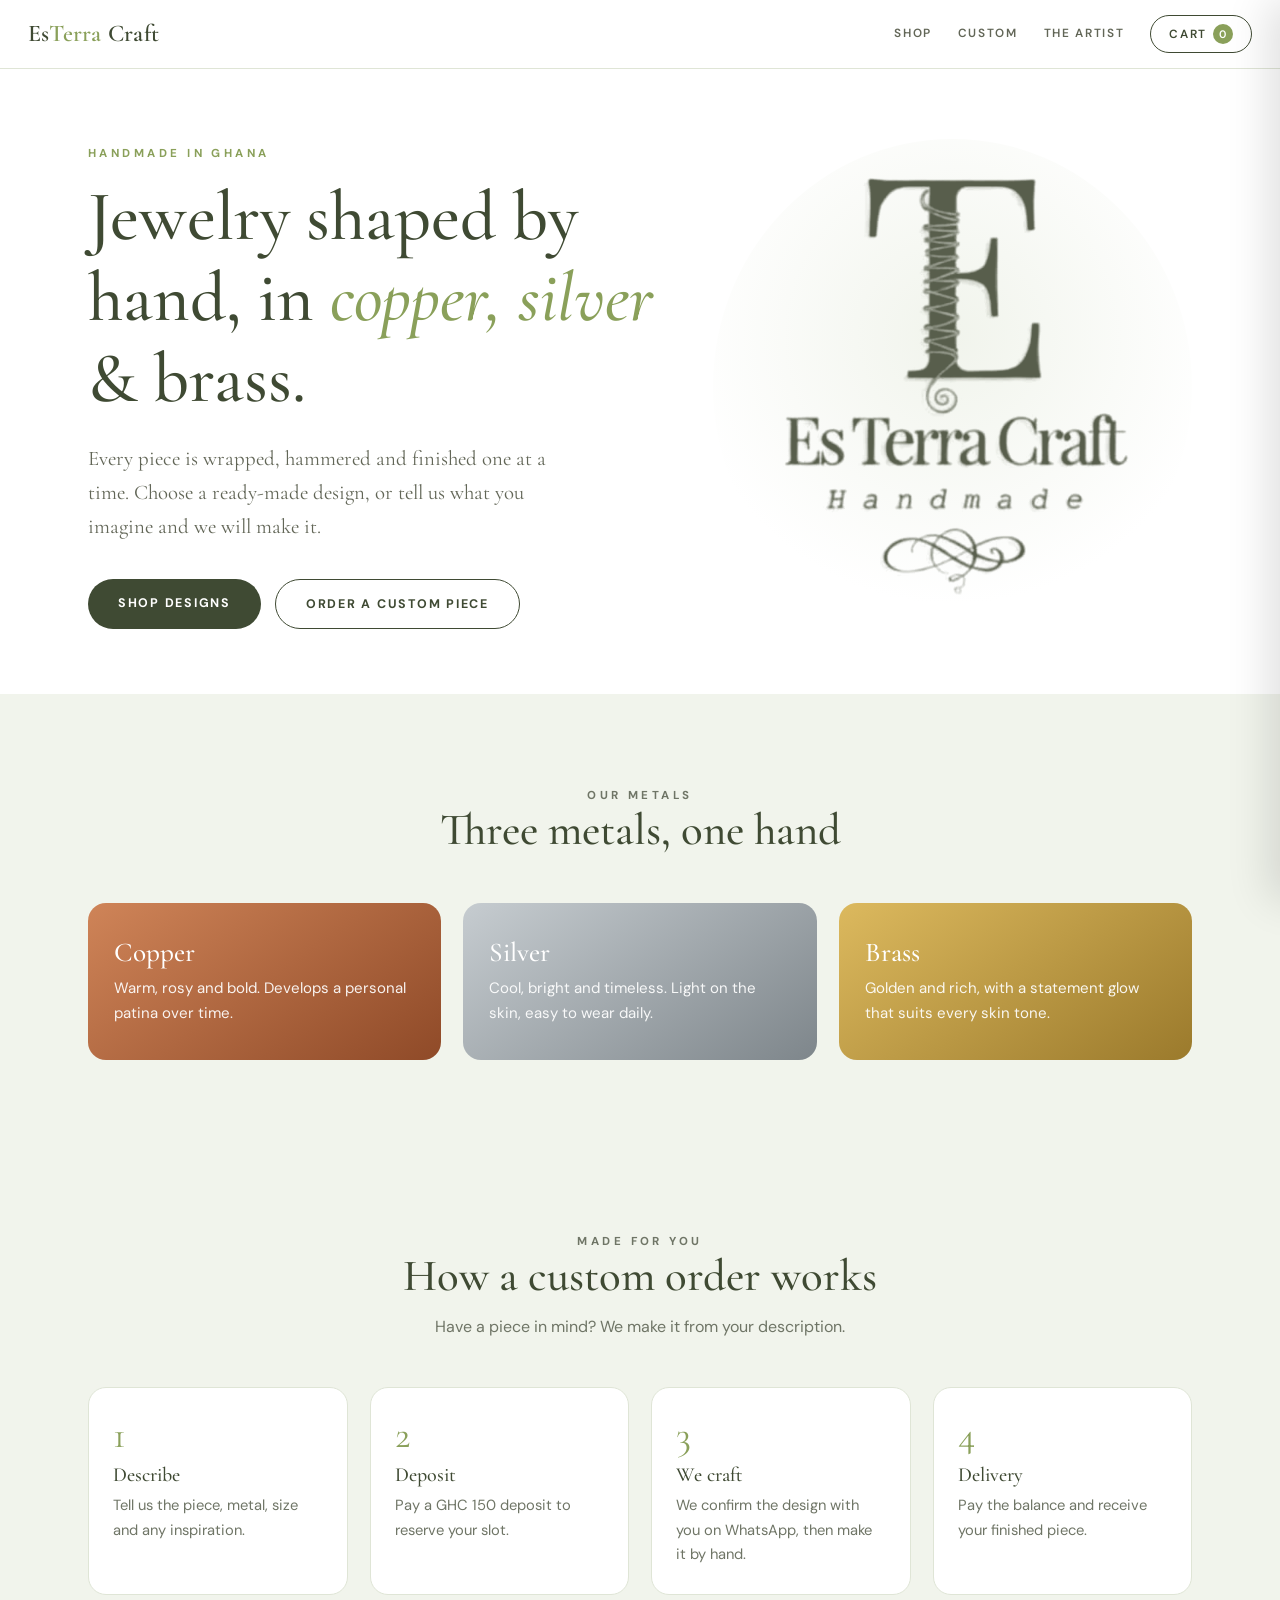
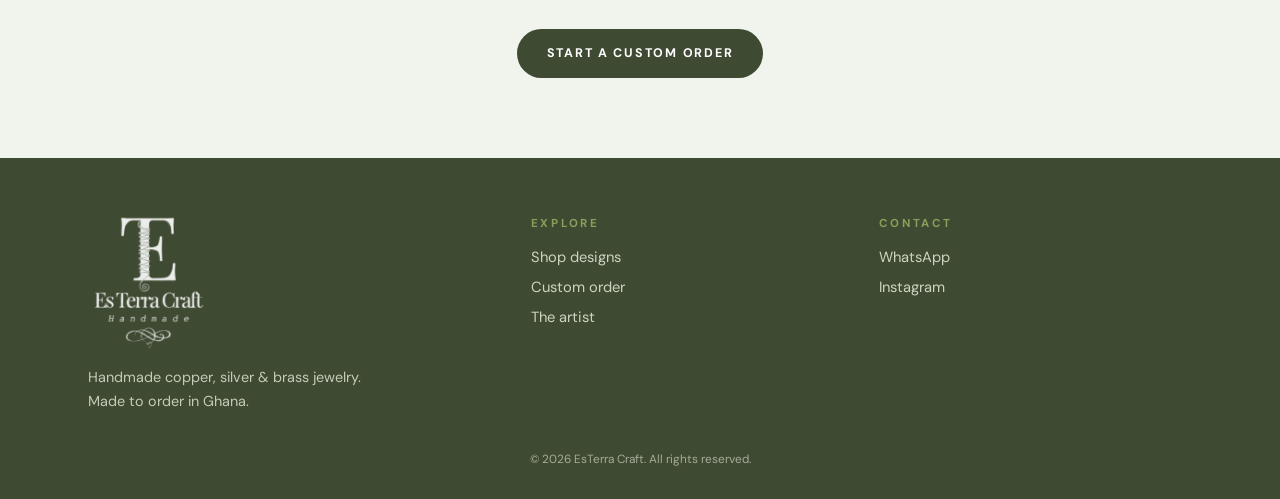
==== index.html @ 18077d3e "Initial EsTerra Craft site: shop, cart, custom order, artist page Co-Authored-By: Claude Sonnet 5.5 " ====
<!DOCTYPE html>
<html lang="en">
<head>
<meta charset="UTF-8">
<meta name="viewport" content="width=device-width, initial-scale=1.0">
<title>EsTerra Craft — Handmade Copper, Silver & Brass Jewelry</title>
<meta name="description" content="Handmade copper, silver and brass jewelry from Ghana. Shop ready-made designs or commission a custom piece.">
<link rel="canonical" href="https://craft.dwatamon.com/">
<link rel="icon" href="data:image/svg+xml,%3Csvg xmlns='http://www.w3.org/2000/svg' viewBox='0 0 32 32'%3E%3Crect width='32' height='32' rx='7' fill='%23626657'/%3E%3Ctext x='16' y='23' font-family='Georgia,serif' font-size='20' fill='white' text-anchor='middle'%3EE%3C/text%3E%3C/svg%3E">
<link rel="preconnect" href="https://fonts.googleapis.com"><link rel="preconnect" href="https://fonts.gstatic.com" crossorigin><link href="https://fonts.googleapis.com/css2?family=Cormorant+Garamond:ital,wght@0,500;0,600;1,500&family=DM+Sans:wght@400;500;700;800&display=swap" rel="stylesheet">
<link rel="stylesheet" href="css/style.css">
</head>
<body data-page="home">
<div id="site-header"></div>

<main class="wrap">
  <section class="hero">
    <div>
      <p class="eyebrow">Handmade in Ghana</p>
      <h1>Jewelry shaped by hand, in <em>copper, silver</em> &amp; brass.</h1>
      <p class="lead">Every piece is wrapped, hammered and finished one at a time. Choose a ready-made design, or tell us what you imagine and we will make it.</p>
      <div class="actions"><a class="btn" href="shop.html">Shop designs</a><a class="btn ghost" href="custom.html">Order a custom piece</a></div>
    </div>
    <div class="heroart"><img class="logo" src="images/logo.png" alt="EsTerra Craft — Handmade"></div>
  </section>
</main>
<section class="band tint"><div class="wrap">
  <div class="sechead"><p class="eyebrow">Our metals</p><h2>Three metals, one hand</h2></div>
  <div class="metals">
    <div class="metal copper"><h3>Copper</h3><p>Warm, rosy and bold. Develops a personal patina over time.</p></div>
    <div class="metal silver"><h3>Silver</h3><p>Cool, bright and timeless. Light on the skin, easy to wear daily.</p></div>
    <div class="metal brass"><h3>Brass</h3><p>Golden and rich, with a statement glow that suits every skin tone.</p></div>
  </div>
</div></section>
<section class="band"><div class="wrap">
  <div class="sechead"><p class="eyebrow">Ready to wear</p><h2>Featured designs</h2></div>
  <div class="grid" id="featured" style="padding-bottom:30px"></div>
  <p style="text-align:center"><a class="btn ghost" href="shop.html">See all designs</a></p>
</div></section>
<section class="band tint"><div class="wrap">
  <div class="sechead"><p class="eyebrow">Made for you</p><h2>How a custom order works</h2><p>Have a piece in mind? We make it from your description.</p></div>
  <div class="steps">
    <div class="step"><h3>Describe</h3><p>Tell us the piece, metal, size and any inspiration.</p></div>
    <div class="step"><h3>Deposit</h3><p>Pay a GHC 150 deposit to reserve your slot.</p></div>
    <div class="step"><h3>We craft</h3><p>We confirm the design with you on WhatsApp, then make it by hand.</p></div>
    <div class="step"><h3>Delivery</h3><p>Pay the balance and receive your finished piece.</p></div>
  </div>
  <p style="text-align:center;margin-top:34px"><a class="btn" href="custom.html">Start a custom order</a></p>
</div></section>

<div id="site-footer"></div>
<script src="js/config.js"></script>
<script src="js/products.js"></script>
<script src="js/app.js"></script>
</body>
</html>
---- css/style.css ----
:root{
  --white:#ffffff; --mist:#f1f4ec; --leaf:#8aa05a; --olive:#626657; --forest:#3f4a33; --ink:#2a3022;
  --muted:#6f7566; --line:#dfe5d6;
  --copper:#b8683f; --silver:#aeb4b8; --brass:#c9a24a;
  --serif:'Cormorant Garamond',Georgia,serif; --sans:'DM Sans',system-ui,sans-serif;
}
*{box-sizing:border-box;margin:0;padding:0}
html{scroll-behavior:smooth}
body{font-family:var(--sans);background:var(--white);color:var(--ink);line-height:1.65;-webkit-font-smoothing:antialiased}
a{color:inherit;text-decoration:none}
img{max-width:100%;display:block}
.wrap{max-width:1160px;margin:0 auto;padding:0 28px}
h1,h2,h3{font-family:var(--serif);font-weight:500;color:var(--forest);line-height:1.15}
.eyebrow{font-size:.72rem;letter-spacing:.3em;text-transform:uppercase;color:var(--leaf);font-weight:700;margin-bottom:14px}
.lead{font-family:var(--serif);font-size:1.3rem;color:var(--olive);max-width:46ch}

/* header */
.topnav{position:sticky;top:0;z-index:40;display:flex;justify-content:space-between;align-items:center;padding:14px 28px;background:rgba(255,255,255,.92);backdrop-filter:blur(8px);border-bottom:1px solid var(--line)}
.brand{font-family:var(--serif);font-size:1.5rem;font-weight:600;color:var(--forest);letter-spacing:.01em}
.brand b{color:var(--leaf);font-weight:600}
.links{display:flex;gap:26px;align-items:center;font-size:.74rem;letter-spacing:.14em;text-transform:uppercase;font-weight:600}
.links a{color:var(--olive);transition:color .2s}
.links a:hover,.links a.active{color:var(--leaf)}
.cartbtn{position:relative;border:1.5px solid var(--forest);border-radius:100px;padding:8px 18px;color:var(--forest)!important;cursor:pointer;background:none;font:inherit;letter-spacing:.14em;text-transform:uppercase;font-size:.74rem;font-weight:600}
.cartbtn:hover{background:var(--forest);color:#fff!important}
.cartbtn .count{display:inline-block;min-width:20px;height:20px;line-height:20px;text-align:center;border-radius:50%;background:var(--leaf);color:#fff;font-size:.68rem;margin-left:6px}

/* buttons */
.btn{display:inline-block;border:0;cursor:pointer;font:inherit;font-weight:700;font-size:.78rem;letter-spacing:.14em;text-transform:uppercase;padding:14px 30px;border-radius:100px;background:var(--forest);color:#fff;transition:background .2s,transform .2s}
.btn:hover{background:var(--leaf);transform:translateY(-1px)}
.btn.ghost{background:none;color:var(--forest);border:1.5px solid var(--forest)}
.btn.ghost:hover{background:var(--forest);color:#fff}
.btn.wa{background:#25a15a}
.btn.wa:hover{background:#1d8749}
.btn:disabled{opacity:.5;cursor:not-allowed;transform:none}

/* hero */
.hero{display:grid;grid-template-columns:1.1fr .9fr;gap:40px;align-items:center;padding:70px 0 60px}
.hero h1{font-size:clamp(2.6rem,6vw,4.4rem);margin-bottom:22px}
.hero h1 em{color:var(--leaf);font-style:italic}
.hero .actions{display:flex;gap:14px;flex-wrap:wrap;margin-top:34px}
.hero .logo{width:min(380px,100%);margin:0 auto}
.heroart{background:radial-gradient(circle at 50% 40%,var(--mist),#fff 70%);border-radius:50%;aspect-ratio:1;display:flex;align-items:center;justify-content:center;padding:6%}

section.band{padding:80px 0}
section.band.tint{background:var(--mist)}
.sechead{text-align:center;margin-bottom:46px}
.sechead h2{font-size:clamp(2rem,4vw,2.8rem)}
.sechead p{color:var(--muted);max-width:52ch;margin:12px auto 0}

/* material chips */
.metals{display:grid;grid-template-columns:repeat(3,1fr);gap:22px}
.metal{border-radius:18px;padding:34px 26px;color:#fff;position:relative;overflow:hidden}
.metal h3{color:#fff;font-size:1.7rem;margin-bottom:8px}
.metal p{font-size:.94rem;opacity:.92}
.metal.copper{background:linear-gradient(145deg,#cf8458,#8f4a28)}
.metal.silver{background:linear-gradient(145deg,#c6ccd0,#7e868b)}
.metal.brass{background:linear-gradient(145deg,#dcb95e,#9b7a2c)}

/* steps */
.steps{display:grid;grid-template-columns:repeat(4,1fr);gap:22px;counter-reset:s}
.step{background:#fff;border:1px solid var(--line);border-radius:18px;padding:28px 24px}
.step::before{counter-increment:s;content:counter(s);font-family:var(--serif);font-size:2.4rem;color:var(--leaf);display:block;line-height:1;margin-bottom:10px}
.step h3{font-size:1.25rem;margin-bottom:6px}
.step p{font-size:.92rem;color:var(--muted)}

/* shop */
.pagehead{padding:60px 0 20px;text-align:center}
.pagehead h1{font-size:clamp(2.2rem,5vw,3.4rem)}
.pagehead p{color:var(--muted);margin-top:10px}
.filters{display:flex;gap:10px;justify-content:center;flex-wrap:wrap;margin:26px 0 40px}
.chip{border:1.5px solid var(--line);background:#fff;border-radius:100px;padding:8px 20px;font:inherit;font-size:.78rem;letter-spacing:.1em;text-transform:uppercase;font-weight:600;color:var(--olive);cursor:pointer}
.chip.on,.chip:hover{border-color:var(--forest);background:var(--forest);color:#fff}
.grid{display:grid;grid-template-columns:repeat(auto-fill,minmax(250px,1fr));gap:28px;padding-bottom:90px}
.card{border:1px solid var(--line);border-radius:18px;overflow:hidden;background:#fff;transition:box-shadow .25s,transform .25s;display:flex;flex-direction:column}
.card:hover{box-shadow:0 14px 34px rgba(63,74,51,.12);transform:translateY(-3px)}
.card .pic{aspect-ratio:1;background:var(--mist) center/cover;position:relative;cursor:zoom-in}
.card .pic.copper{background-image:linear-gradient(145deg,#d18c63,#9a5530)}
.card .pic.silver{background-image:linear-gradient(145deg,#cfd4d8,#8a9297)}
.card .pic.brass{background-image:linear-gradient(145deg,#e0c06d,#a68433)}
.card .tag{position:absolute;top:12px;left:12px;background:rgba(255,255,255,.92);border-radius:100px;padding:3px 12px;font-size:.66rem;letter-spacing:.14em;text-transform:uppercase;font-weight:700;color:var(--forest)}
.card .body{padding:20px 22px 24px;display:flex;flex-direction:column;flex:1}
.card h3{font-size:1.4rem}
.card .desc{font-size:.88rem;color:var(--muted);margin:4px 0 14px;flex:1}
.card .row{display:flex;justify-content:space-between;align-items:center;gap:10px}
.price{font-weight:800;font-size:1.05rem;color:var(--forest)}
.add{border:1.5px solid var(--forest);background:none;color:var(--forest);border-radius:100px;padding:9px 18px;font:inherit;font-size:.72rem;letter-spacing:.12em;text-transform:uppercase;font-weight:700;cursor:pointer}
.add:hover{background:var(--forest);color:#fff}
.empty{grid-column:1/-1;text-align:center;color:var(--muted);padding:40px}

/* cart drawer */
.scrim{position:fixed;inset:0;background:rgba(42,48,34,.45);opacity:0;pointer-events:none;transition:opacity .25s;z-index:80}
.scrim.open{opacity:1;pointer-events:auto}
.drawer{position:fixed;top:0;right:0;bottom:0;width:min(420px,100%);background:#fff;z-index:90;transform:translateX(100%);transition:transform .3s;display:flex;flex-direction:column;box-shadow:-12px 0 40px rgba(0,0,0,.12)}
.drawer.open{transform:none}
.drawer header{display:flex;justify-content:space-between;align-items:center;padding:22px 24px;border-bottom:1px solid var(--line)}
.drawer header h3{font-size:1.6rem}
.x{background:none;border:0;font-size:1.8rem;line-height:1;cursor:pointer;color:var(--olive)}
.items{flex:1;overflow:auto;padding:10px 24px}
.item{display:grid;grid-template-columns:64px 1fr auto;gap:14px;align-items:center;padding:14px 0;border-bottom:1px solid var(--line)}
.item .thumb{width:64px;height:64px;border-radius:10px;background:var(--mist) center/cover}
.item .thumb.copper{background-image:linear-gradient(145deg,#d18c63,#9a5530)}
.item .thumb.silver{background-image:linear-gradient(145deg,#cfd4d8,#8a9297)}
.item .thumb.brass{background-image:linear-gradient(145deg,#e0c06d,#a68433)}
.item b{font-family:var(--serif);font-size:1.15rem;font-weight:600;color:var(--forest);display:block;line-height:1.2}
.item small{color:var(--muted)}
.qty{display:inline-flex;align-items:center;gap:8px;margin-top:6px}
.qty button{width:26px;height:26px;border-radius:50%;border:1px solid var(--line);background:#fff;cursor:pointer;font-size:1rem;line-height:1;color:var(--forest)}
.qty button:hover{background:var(--mist)}
.rm{background:none;border:0;color:var(--muted);cursor:pointer;font-size:.74rem;text-decoration:underline}
.drawer footer{padding:20px 24px 26px;border-top:1px solid var(--line);display:grid;gap:12px}
.total{display:flex;justify-content:space-between;font-weight:800;font-size:1.1rem;color:var(--forest)}
.drawer footer input,.drawer footer textarea{width:100%}
.note{font-size:.78rem;color:var(--muted)}

/* forms */
.form{max-width:760px;margin:0 auto;display:grid;gap:20px;padding-bottom:90px}
.two{display:grid;grid-template-columns:1fr 1fr;gap:20px}
label{display:grid;gap:6px;font-size:.78rem;letter-spacing:.1em;text-transform:uppercase;font-weight:700;color:var(--olive)}
input,select,textarea{font:inherit;font-size:1rem;letter-spacing:0;text-transform:none;font-weight:400;color:var(--ink);padding:13px 15px;border:1.5px solid var(--line);border-radius:12px;background:#fff;width:100%}
input:focus,select:focus,textarea:focus{outline:none;border-color:var(--leaf);box-shadow:0 0 0 3px rgba(138,160,90,.2)}
textarea{min-height:140px;resize:vertical}
.deposit{background:var(--mist);border-radius:18px;padding:24px 26px;display:grid;gap:8px}
.deposit strong{font-family:var(--serif);font-size:1.6rem;color:var(--forest)}
.deposit p{font-size:.9rem;color:var(--olive)}
.msg{padding:14px 18px;border-radius:12px;font-size:.92rem;display:none}
.msg.ok{display:block;background:#e6f2dc;color:#2f5a1c}
.msg.err{display:block;background:#fbe9e5;color:#8a2c19}

/* artist */
.artist{display:grid;grid-template-columns:.8fr 1.2fr;gap:56px;align-items:start;padding:70px 0}
.portrait{aspect-ratio:4/5;border-radius:200px 200px 18px 18px;background:var(--mist) center/cover;border:1px solid var(--line)}
.artist h1{font-size:clamp(2.2rem,5vw,3.4rem);margin-bottom:6px}
.artist .role{color:var(--leaf);font-weight:700;letter-spacing:.2em;text-transform:uppercase;font-size:.74rem;margin-bottom:26px}
.artist p{margin-bottom:16px;color:var(--olive)}
.values{display:grid;grid-template-columns:repeat(3,1fr);gap:20px;margin-top:30px}
.values div{border-top:2px solid var(--leaf);padding-top:12px}
.values h3{font-size:1.2rem}
.values p{font-size:.88rem;margin:4px 0 0}

/* footer */
.foot{background:var(--forest);color:#e6ecd9;padding:56px 0 30px;margin-top:0}
.foot .cols{display:grid;grid-template-columns:1.3fr 1fr 1fr;gap:36px}
.foot img{width:120px;filter:brightness(0) invert(1);opacity:.9}
.foot h4{font-size:.72rem;letter-spacing:.24em;text-transform:uppercase;margin-bottom:12px;color:var(--leaf)}
.foot a{display:block;color:#e6ecd9;opacity:.85;font-size:.92rem;margin-bottom:6px}
.foot a:hover{opacity:1}
.foot .legal{text-align:center;font-size:.74rem;opacity:.6;margin-top:36px}

.lightbox{position:fixed;inset:0;background:rgba(42,48,34,.9);display:none;align-items:center;justify-content:center;z-index:100;padding:30px;cursor:zoom-out}
.lightbox.open{display:flex}
.lightbox img{max-height:100%;border-radius:10px}

@media(max-width:860px){
  .hero,.artist{grid-template-columns:1fr}
  .hero .logo{order:-1;width:min(260px,70%)}
  .metals,.steps,.values,.foot .cols{grid-template-columns:1fr}
  .two{grid-template-columns:1fr}
  .links{gap:14px;font-size:.66rem}
  .topnav{padding:12px 16px;flex-wrap:wrap;gap:8px}
  .brand{font-size:1.25rem}
  .artist .portrait{max-width:320px}
}
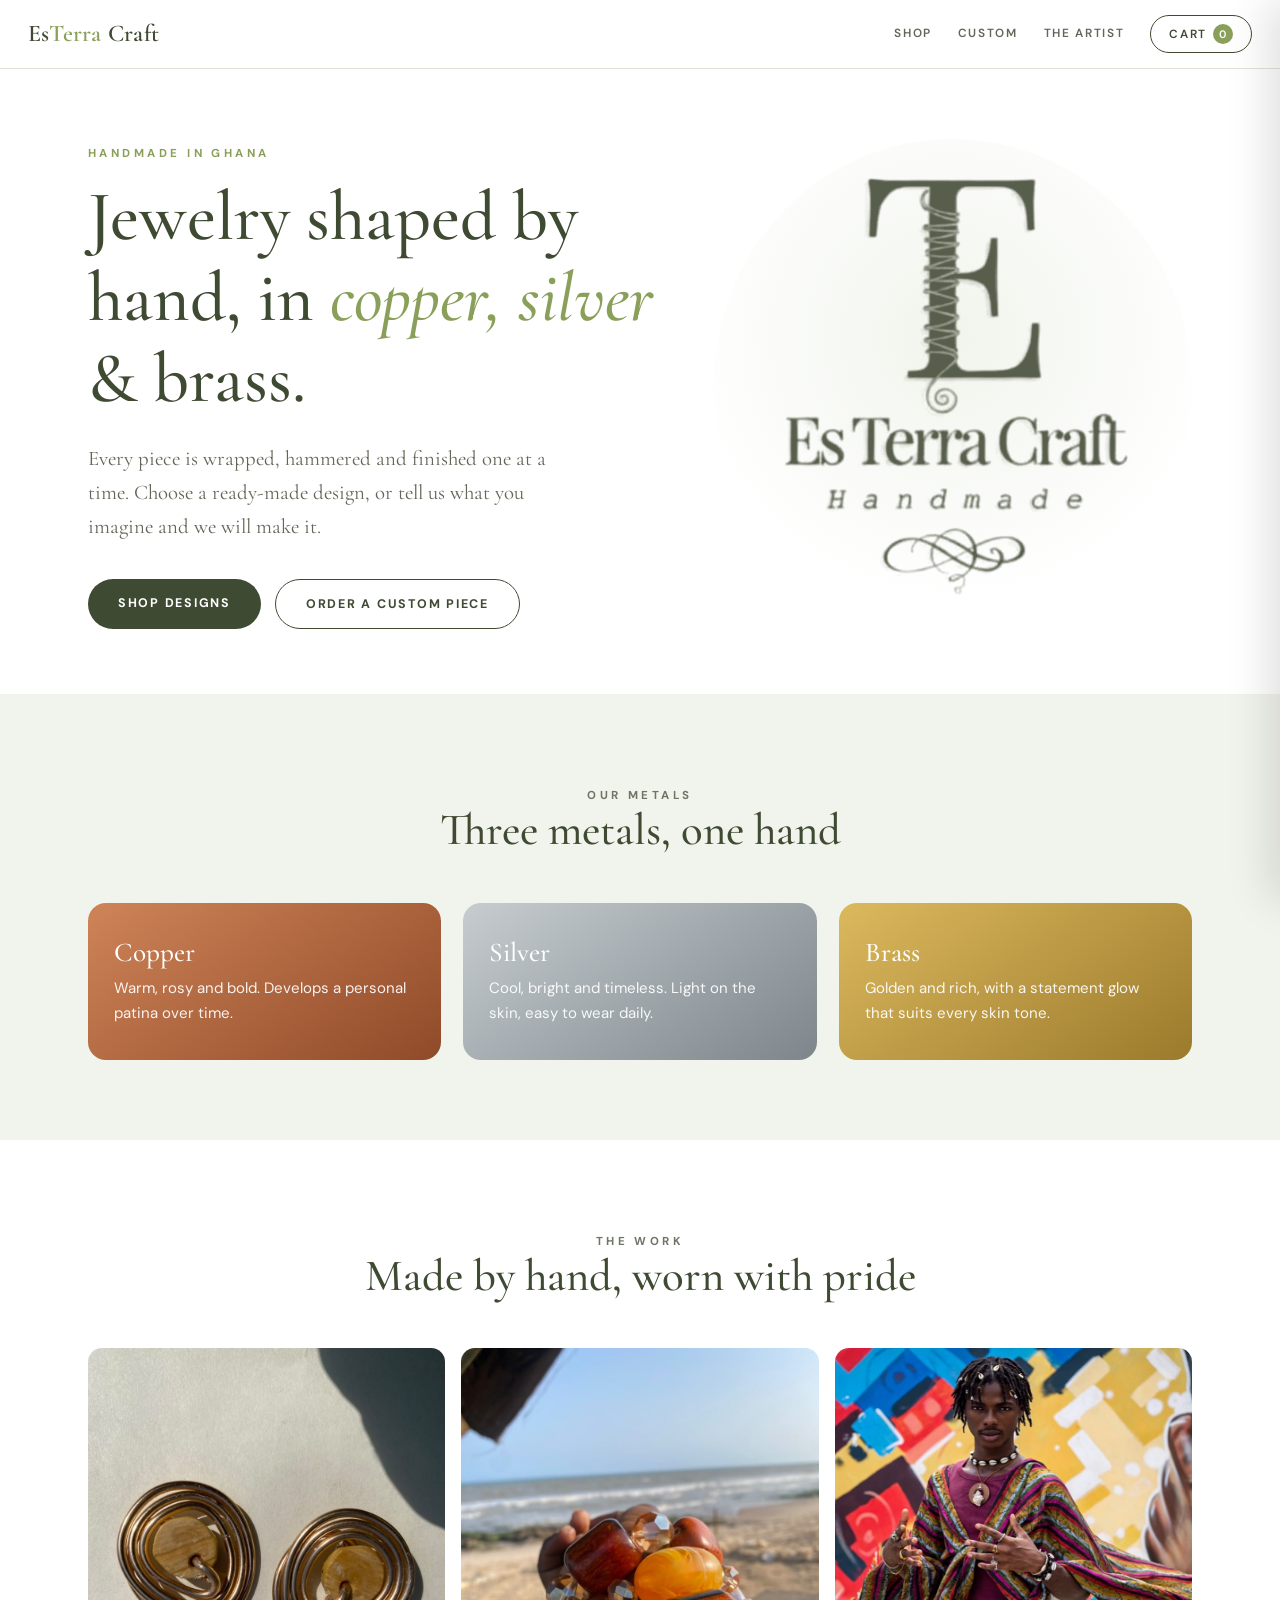
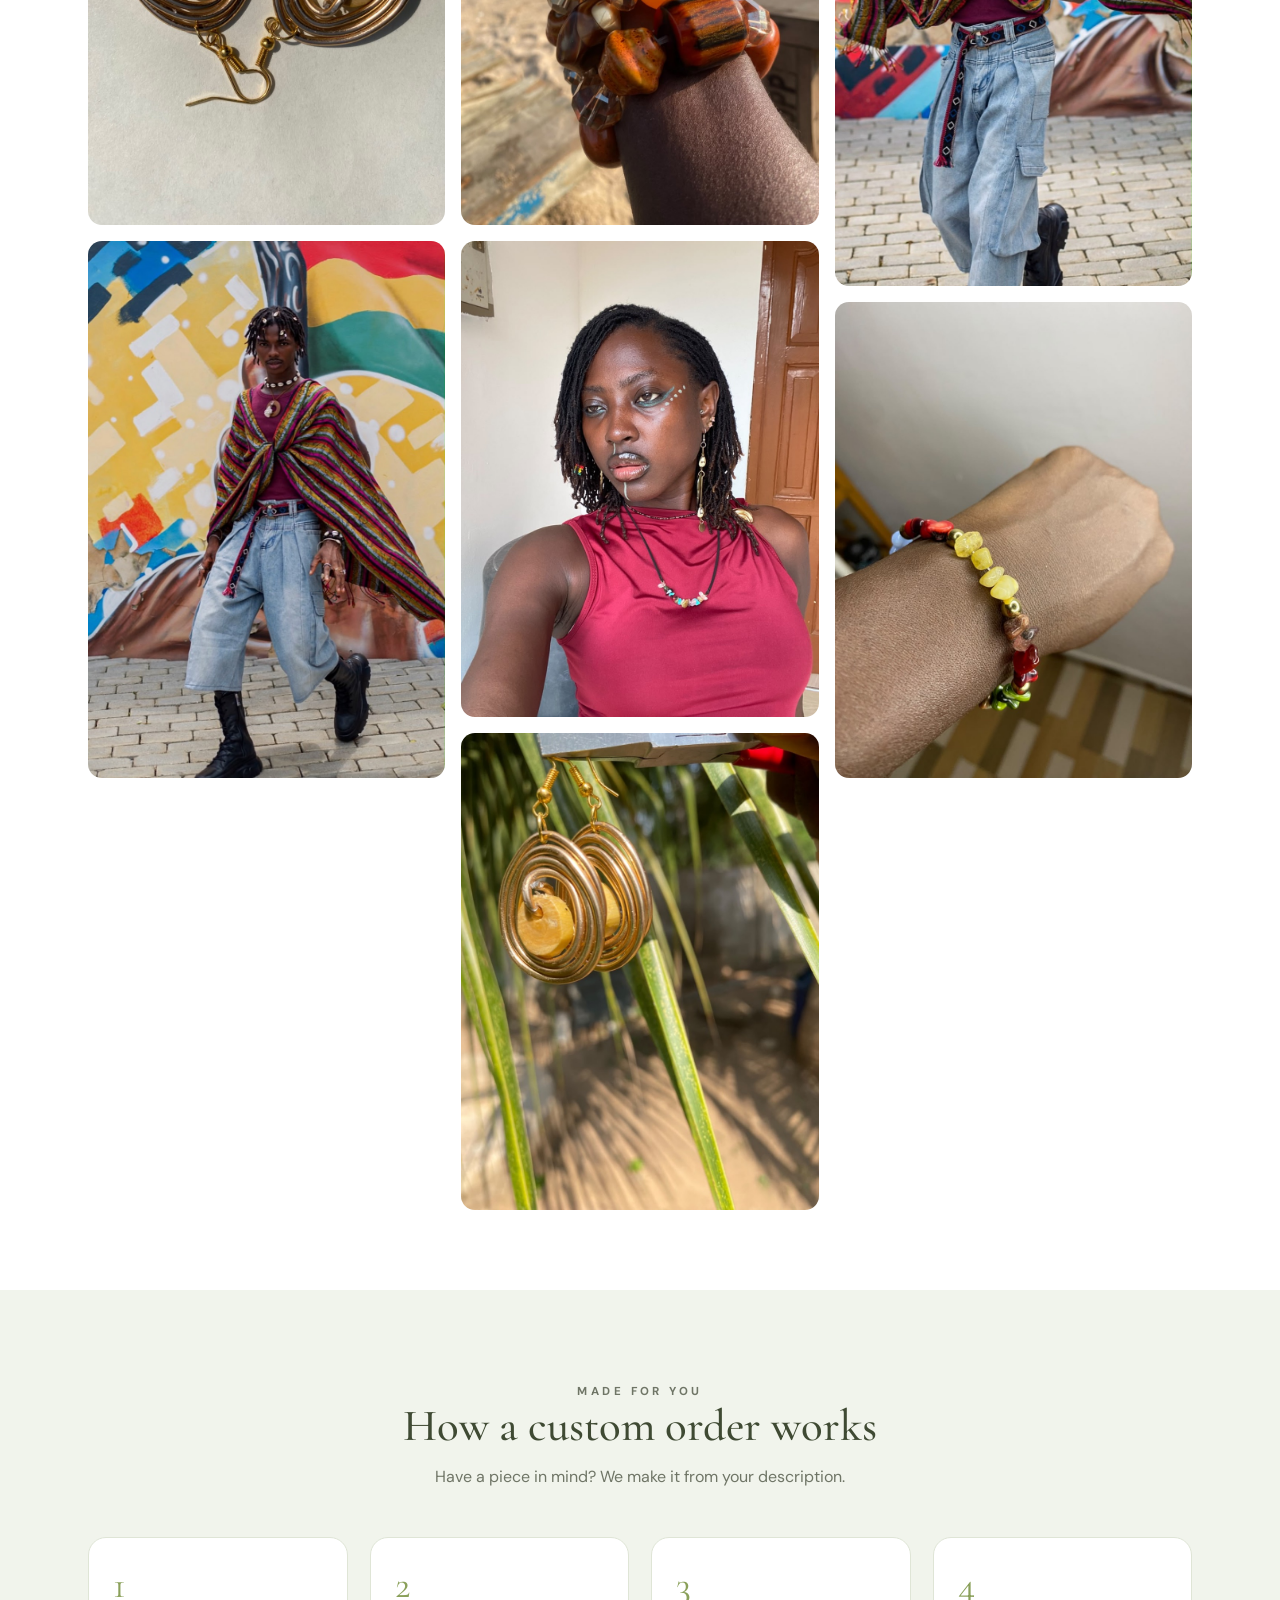
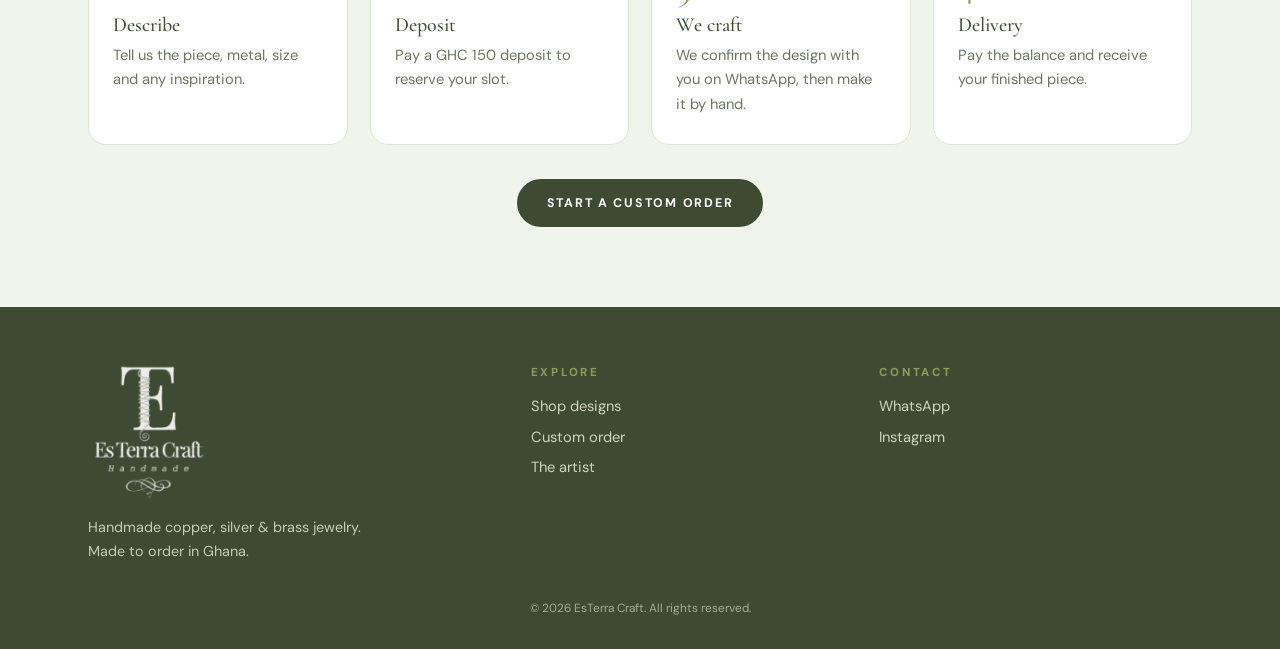
==== commit fc89fe8a: "Add home gallery photos; set WhatsApp number Co-Authored-By: Claude Sonnet 5.5 <noreply@anthropic.co" ====
--- a/index.html
+++ b/index.html
@@ -33,6 +33,10 @@
   </div>
 </div></section>
 <section class="band"><div class="wrap">
+  <div class="sechead"><p class="eyebrow">The work</p><h2>Made by hand, worn with pride</h2></div>
+  <div class="gallery"><img src="images/gallery/spiral-earrings-flat.jpg" alt="Spiral wire earrings with wooden bead" loading="lazy" data-zoom="images/gallery/spiral-earrings-flat.jpg"><img src="images/gallery/cowrie-look-1.jpg" alt="Cowrie choker and pendant" loading="lazy" data-zoom="images/gallery/cowrie-look-1.jpg"><img src="images/gallery/chunky-bead-bracelet.jpg" alt="Chunky beaded bracelet" loading="lazy" data-zoom="images/gallery/chunky-bead-bracelet.jpg"><img src="images/gallery/portrait-necklace-earrings.jpg" alt="Long drop earrings and gemstone necklace" loading="lazy" data-zoom="images/gallery/portrait-necklace-earrings.jpg"><img src="images/gallery/spiral-earrings-hanging.jpg" alt="Spiral wire earrings" loading="lazy" data-zoom="images/gallery/spiral-earrings-hanging.jpg"><img src="images/gallery/cowrie-look-2.jpg" alt="Cowrie choker, rings and cuffs" loading="lazy" data-zoom="images/gallery/cowrie-look-2.jpg"><img src="images/gallery/gemstone-chip-bracelet.jpg" alt="Gemstone chip bracelet" loading="lazy" data-zoom="images/gallery/gemstone-chip-bracelet.jpg"></div>
+</div></section>
+<section class="band"><div class="wrap">
   <div class="sechead"><p class="eyebrow">Ready to wear</p><h2>Featured designs</h2></div>
   <div class="grid" id="featured" style="padding-bottom:30px"></div>
   <p style="text-align:center"><a class="btn ghost" href="shop.html">See all designs</a></p>
--- a/css/style.css
+++ b/css/style.css
@@ -161,3 +161,8 @@
   .brand{font-size:1.25rem}
   .artist .portrait{max-width:320px}
 }
+
+/* gallery */
+.gallery{columns:3 260px;column-gap:16px}
+.gallery img{width:100%;margin-bottom:16px;border-radius:14px;cursor:zoom-in;break-inside:avoid;transition:transform .25s}
+.gallery img:hover{transform:scale(1.015)}
